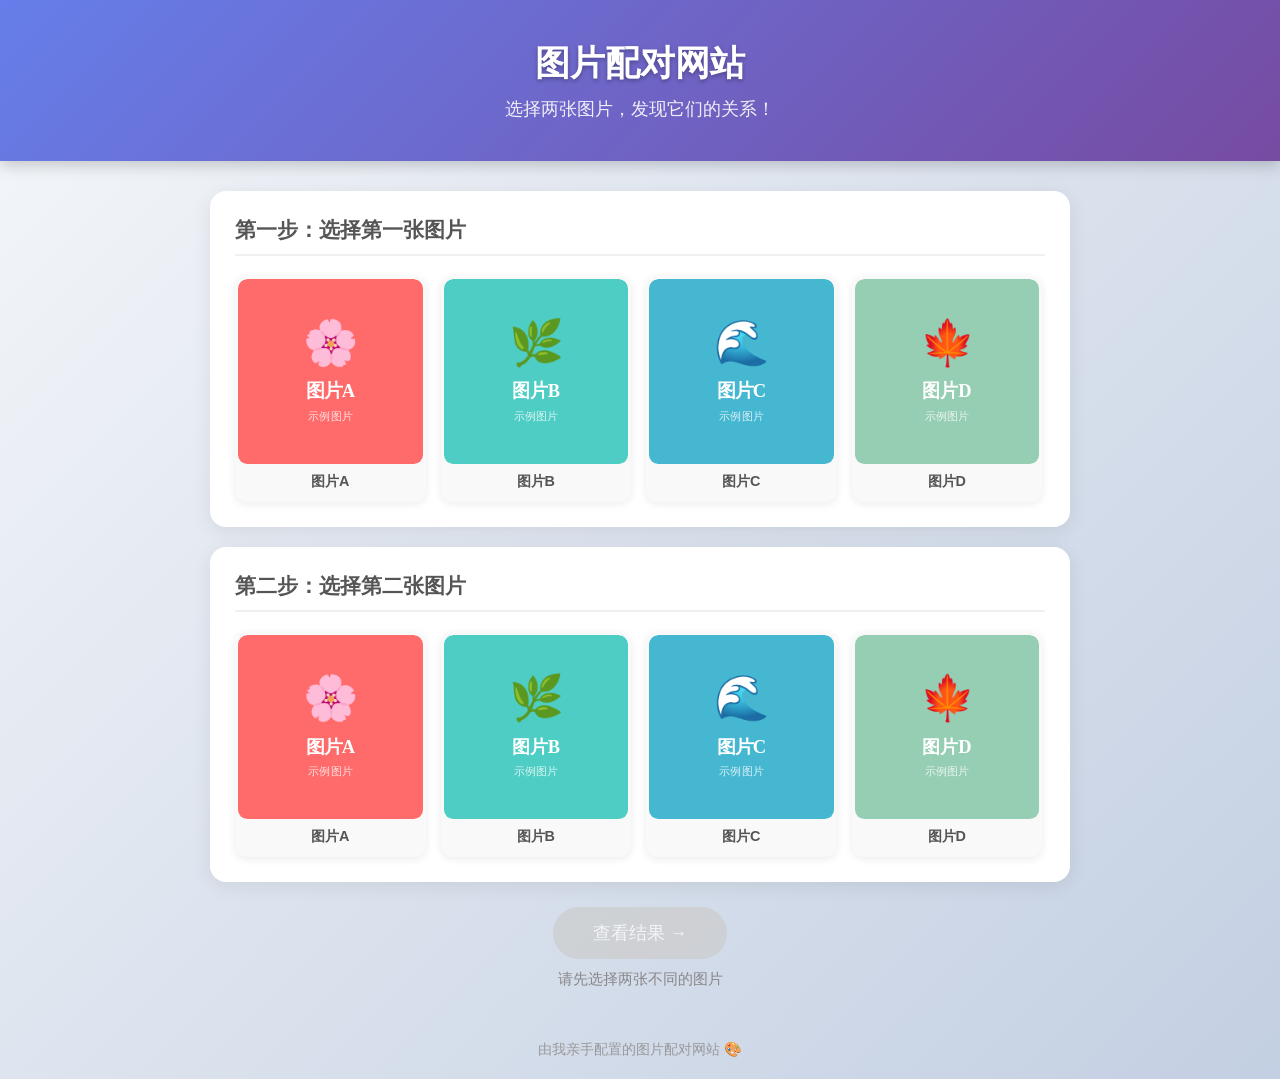
==== preview.html @ 5a8f26b9 "Add files via upload" ====
<!DOCTYPE html>
<html lang="zh-CN">
<head>
  <meta charset="UTF-8" />
  <meta name="viewport" content="width=device-width, initial-scale=1.0" />
  <title>图片配对网站（预览版）</title>
  <style>
    * { box-sizing: border-box; margin: 0; padding: 0; }
    body {
      font-family: "Microsoft YaHei", "PingFang SC", Arial, sans-serif;
      background: linear-gradient(135deg, #f5f7fa 0%, #c3cfe2 100%);
      min-height: 100vh;
      color: #333;
    }
    header {
      background: linear-gradient(135deg, #667eea 0%, #764ba2 100%);
      color: white;
      text-align: center;
      padding: 40px 20px;
      box-shadow: 0 4px 15px rgba(0,0,0,0.2);
    }
    header h1 { font-size: 2.2em; margin-bottom: 10px; text-shadow: 0 2px 4px rgba(0,0,0,0.3); }
    header p { font-size: 1.1em; opacity: 0.9; }
    main { max-width: 900px; margin: 30px auto; padding: 0 20px; }
    .step-section {
      background: white; border-radius: 16px; padding: 25px;
      margin-bottom: 20px; box-shadow: 0 4px 20px rgba(0,0,0,0.08);
    }
    .step-section h2 {
      font-size: 1.3em; margin-bottom: 20px; color: #555;
      padding-bottom: 10px; border-bottom: 2px solid #f0f0f0;
    }
    .image-grid { display: flex; flex-wrap: wrap; gap: 15px; }
    .image-card {
      cursor: pointer; border: 3px solid transparent; border-radius: 12px;
      overflow: hidden; transition: all 0.25s ease;
      width: calc(25% - 12px); min-width: 120px;
      background: #f9f9f9; text-align: center;
      box-shadow: 0 2px 8px rgba(0,0,0,0.08);
    }
    .image-card:hover { transform: translateY(-3px); box-shadow: 0 6px 20px rgba(0,0,0,0.15); border-color: #a0aec0; }
    .image-card.selected { border-color: #667eea; box-shadow: 0 0 0 3px rgba(102,126,234,0.3); transform: translateY(-3px); }
    .image-card.disabled { opacity: 0.4; cursor: not-allowed; pointer-events: none; }
    .image-card img { width: 100%; aspect-ratio: 1/1; object-fit: cover; display: block; }
    .image-card .card-label { padding: 8px; font-size: 0.9em; font-weight: bold; color: #555; }
    .action-area { text-align: center; margin: 25px 0; }
    #confirm-btn {
      background: linear-gradient(135deg, #667eea 0%, #764ba2 100%);
      color: white; border: none; padding: 14px 40px; font-size: 1.1em;
      border-radius: 50px; cursor: pointer; transition: all 0.25s ease;
      box-shadow: 0 4px 15px rgba(102,126,234,0.4);
    }
    #confirm-btn:hover:not(:disabled) { transform: translateY(-2px); }
    #confirm-btn:disabled { background: #ccc; box-shadow: none; cursor: not-allowed; opacity: 0.7; }
    #selection-hint { margin-top: 10px; color: #888; font-size: 0.95em; }
    .result-section {
      background: white; border-radius: 16px; padding: 30px;
      margin-bottom: 20px; box-shadow: 0 4px 20px rgba(0,0,0,0.08);
      text-align: center; animation: fadeIn 0.5s ease;
    }
    @keyframes fadeIn { from { opacity:0; transform:translateY(20px); } to { opacity:1; transform:translateY(0); } }
    .result-section h2 { font-size: 1.5em; margin-bottom: 15px; color: #555; }
    .result-message { font-size: 1.2em; color: #667eea; font-weight: bold; margin-bottom: 20px; }
    #result-image { max-width: 100%; max-height: 450px; border-radius: 12px; box-shadow: 0 8px 30px rgba(0,0,0,0.15); margin-bottom: 25px; }
    #reset-btn {
      background: white; color: #667eea; border: 2px solid #667eea;
      padding: 12px 35px; font-size: 1em; border-radius: 50px;
      cursor: pointer; transition: all 0.25s ease;
    }
    #reset-btn:hover { background: #667eea; color: white; transform: translateY(-2px); }
    footer { text-align: center; padding: 20px; color: #999; font-size: 0.9em; }
    @media (max-width: 600px) {
      header h1 { font-size: 1.6em; }
      .image-card { width: calc(50% - 8px); }
    }
  </style>
</head>
<body>
  <header>
    <h1 id="site-title">图片配对网站</h1>
    <p id="site-subtitle">选择两张图片，发现它们的关系！</p>
  </header>
  <main>
    <section class="step-section">
      <h2>第一步：选择第一张图片</h2>
      <div class="image-grid" id="grid-first"></div>
    </section>
    <section class="step-section">
      <h2>第二步：选择第二张图片</h2>
      <div class="image-grid" id="grid-second"></div>
    </section>
    <div class="action-area">
      <button id="confirm-btn" disabled>查看结果 →</button>
      <p id="selection-hint">请先选择两张不同的图片</p>
    </div>
    <section class="result-section" id="result-section" style="display:none;">
      <h2>✨ 结果</h2>
      <p id="result-message" class="result-message"></p>
      <img id="result-image" src="" alt="结果图片" />
      <br/>
      <button id="reset-btn">重新选择</button>
    </section>
  </main>
  <footer><p>由我亲手配置的图片配对网站 🎨</p></footer>

<script>
// 内嵌配置（预览版直接写在这里，避免浏览器跨域问题）
const siteConfig = {
  "siteTitle": "图片配对网站",
  "siteSubtitle": "选择两张图片，发现它们的关系！",
  "selectableImages": [
    { "id": "A", "label": "图片A", "svgColor": "#FF6B6B", "emoji": "🌸" },
    { "id": "B", "label": "图片B", "svgColor": "#4ECDC4", "emoji": "🌿" },
    { "id": "C", "label": "图片C", "svgColor": "#45B7D1", "emoji": "🌊" },
    { "id": "D", "label": "图片D", "svgColor": "#96CEB4", "emoji": "🍁" }
  ],
  "rules": [
    { "input1": "A", "input2": "B", "svgColor": "#FF9A9E", "emoji": "💫", "message": "A和B组合在一起！" },
    { "input1": "A", "input2": "C", "svgColor": "#A8EDEA", "emoji": "🌈", "message": "A和C产生了奇妙反应！" },
    { "input1": "A", "input2": "D", "svgColor": "#FFECD2", "emoji": "🎭", "message": "A和D相遇了！" },
    { "input1": "B", "input2": "C", "svgColor": "#D4FC79", "emoji": "🎪", "message": "B和C的组合！" },
    { "input1": "B", "input2": "D", "svgColor": "#96E6A1", "emoji": "🎠", "message": "B和D在一起！" },
    { "input1": "C", "input2": "D", "svgColor": "#F093FB", "emoji": "🎡", "message": "C和D的结果！" }
  ],
  "defaultMessage": "这两张图片没有对应结果，请选择其他组合试试~"
};

function makeSVGDataURL(label, color, emoji) {
  const svg = `<svg xmlns="http://www.w3.org/2000/svg" width="200" height="200">
    <rect width="200" height="200" fill="${color}" rx="10"/>
    <text x="100" y="85" text-anchor="middle" font-size="48">${emoji}</text>
    <text x="100" y="128" text-anchor="middle" font-size="20" fill="white" font-weight="bold">${label}</text>
    <text x="100" y="152" text-anchor="middle" font-size="12" fill="rgba(255,255,255,0.8)">示例图片</text>
  </svg>`;
  return 'data:image/svg+xml;charset=utf-8,' + encodeURIComponent(svg);
}

let selectedFirst = null, selectedSecond = null;

document.getElementById("site-title").textContent = siteConfig.siteTitle;
document.getElementById("site-subtitle").textContent = siteConfig.siteSubtitle;
document.title = siteConfig.siteTitle;

function renderGrid(containerId, role) {
  const container = document.getElementById(containerId);
  container.innerHTML = "";
  siteConfig.selectableImages.forEach(img => {
    const card = document.createElement("div");
    card.className = "image-card";
    card.dataset.id = img.id;
    const src = makeSVGDataURL(img.label, img.svgColor, img.emoji);
    card.innerHTML = `<img src="${src}" alt="${img.label}"><div class="card-label">${img.label}</div>`;
    card.addEventListener("click", () => onCardClick(card, img.id, role));
    container.appendChild(card);
  });
}

function onCardClick(card, imgId, role) {
  if (card.classList.contains("disabled")) return;
  if (role === "first") { clearSelection("grid-first"); selectedFirst = imgId; }
  else { clearSelection("grid-second"); selectedSecond = imgId; }
  card.classList.add("selected");
  updateDisabledState();
  updateConfirmButton();
}

function clearSelection(gridId) {
  document.querySelectorAll(`#${gridId} .image-card`).forEach(c => c.classList.remove("selected"));
}

function updateDisabledState() {
  document.querySelectorAll(".image-card").forEach(c => c.classList.remove("disabled"));
  if (selectedFirst) {
    document.querySelectorAll(`#grid-second .image-card`).forEach(c => {
      if (c.dataset.id === selectedFirst) c.classList.add("disabled");
    });
  }
  if (selectedSecond) {
    document.querySelectorAll(`#grid-first .image-card`).forEach(c => {
      if (c.dataset.id === selectedSecond) c.classList.add("disabled");
    });
  }
}

function getLabelById(id) {
  const img = siteConfig.selectableImages.find(i => i.id === id);
  return img ? img.label : id;
}

function updateConfirmButton() {
  const btn = document.getElementById("confirm-btn");
  const hint = document.getElementById("selection-hint");
  if (selectedFirst && selectedSecond) {
    btn.disabled = false;
    hint.textContent = `已选择：${getLabelById(selectedFirst)} + ${getLabelById(selectedSecond)}`;
  } else if (selectedFirst) {
    btn.disabled = true;
    hint.textContent = `已选第一个：${getLabelById(selectedFirst)}，请继续选择第二个`;
  } else if (selectedSecond) {
    btn.disabled = true;
    hint.textContent = `已选第二个：${getLabelById(selectedSecond)}，请继续选择第一个`;
  } else {
    btn.disabled = true;
    hint.textContent = "请先选择两张不同的图片";
  }
}

function findRule(id1, id2) {
  return siteConfig.rules.find(r =>
    (r.input1 === id1 && r.input2 === id2) || (r.input1 === id2 && r.input2 === id1)
  );
}

document.getElementById("confirm-btn").addEventListener("click", () => {
  const rule = findRule(selectedFirst, selectedSecond);
  const resultSection = document.getElementById("result-section");
  const resultImage = document.getElementById("result-image");
  const resultMessage = document.getElementById("result-message");
  if (rule) {
    resultMessage.textContent = rule.message || "找到结果！";
    resultImage.src = makeSVGDataURL(`${getLabelById(rule.input1)}+${getLabelById(rule.input2)}`, rule.svgColor, rule.emoji);
    resultImage.style.display = "block";
  } else {
    resultMessage.textContent = siteConfig.defaultMessage;
    resultImage.style.display = "none";
  }
  resultSection.style.display = "block";
  resultSection.scrollIntoView({ behavior: "smooth", block: "start" });
});

document.getElementById("reset-btn").addEventListener("click", () => {
  selectedFirst = null; selectedSecond = null;
  document.querySelectorAll(".image-card").forEach(c => c.classList.remove("selected","disabled"));
  document.getElementById("confirm-btn").disabled = true;
  document.getElementById("selection-hint").textContent = "请先选择两张不同的图片";
  document.getElementById("result-section").style.display = "none";
  window.scrollTo({ top: 0, behavior: "smooth" });
});

renderGrid("grid-first", "first");
renderGrid("grid-second", "second");
</script>
</body>
</html>
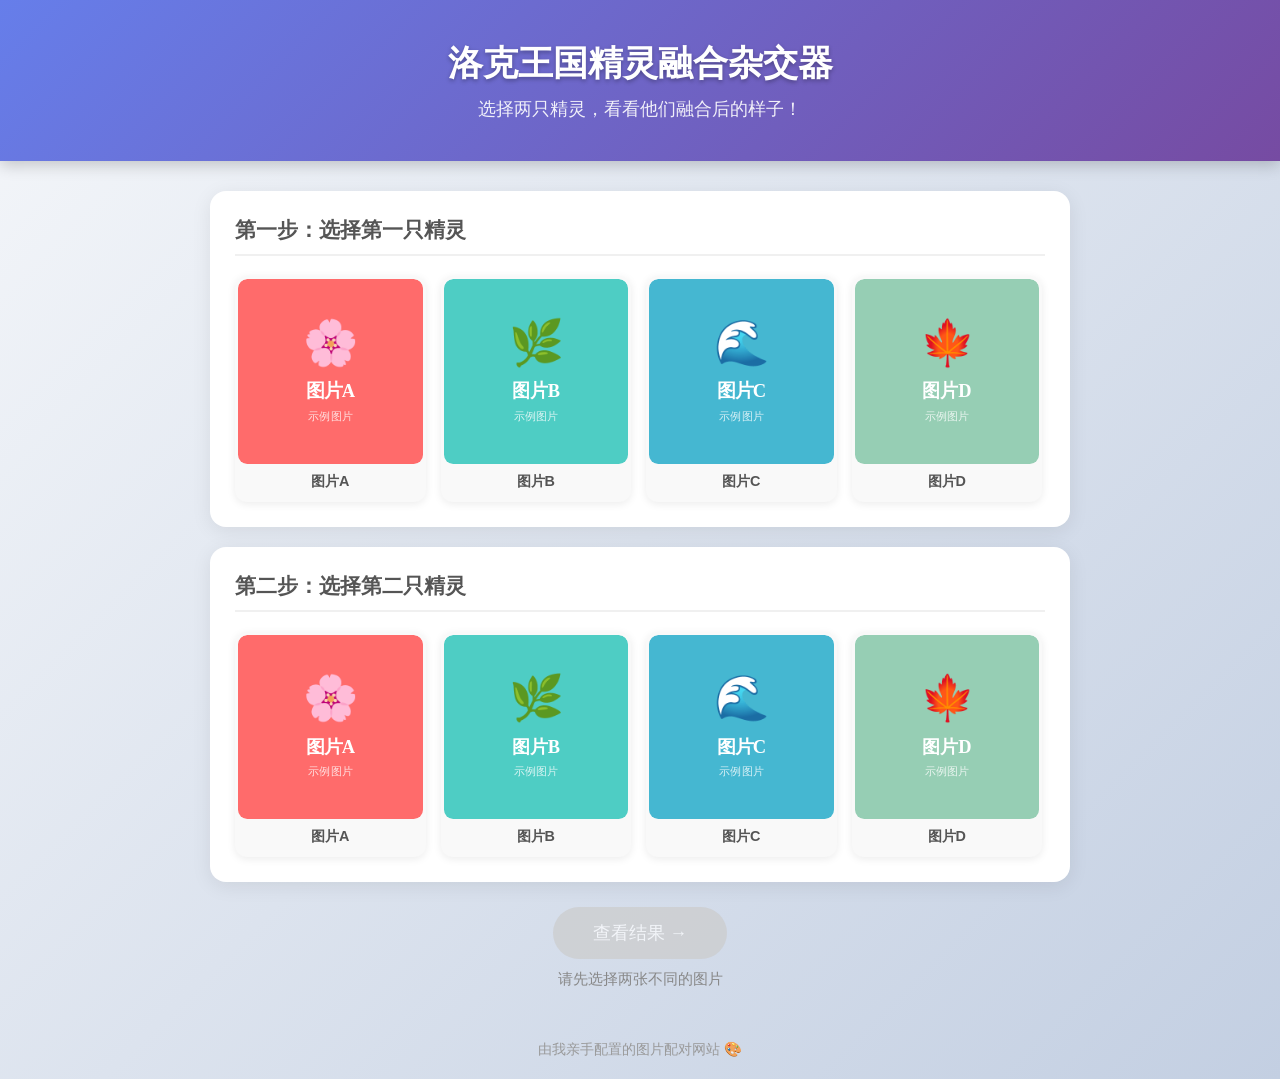
==== commit 42bb851a: "修改预览" ====
--- a/preview.html
+++ b/preview.html
@@ -77,16 +77,16 @@
 </head>
 <body>
   <header>
-    <h1 id="site-title">图片配对网站</h1>
-    <p id="site-subtitle">选择两张图片，发现它们的关系！</p>
+    <h1 id="site-title">洛克王国精灵融合杂交器</h1>
+    <p id="site-subtitle">选择两只精灵，看看他们融合后的样子！</p>
   </header>
   <main>
     <section class="step-section">
-      <h2>第一步：选择第一张图片</h2>
+      <h2>第一步：选择第一只精灵</h2>
       <div class="image-grid" id="grid-first"></div>
     </section>
     <section class="step-section">
-      <h2>第二步：选择第二张图片</h2>
+      <h2>第二步：选择第二只精灵</h2>
       <div class="image-grid" id="grid-second"></div>
     </section>
     <div class="action-area">
@@ -106,8 +106,8 @@
 <script>
 // 内嵌配置（预览版直接写在这里，避免浏览器跨域问题）
 const siteConfig = {
-  "siteTitle": "图片配对网站",
-  "siteSubtitle": "选择两张图片，发现它们的关系！",
+  "siteTitle": "洛克王国精灵融合杂交器",
+  "siteSubtitle": "选择两只精灵，看看他们融合后的样子！",
   "selectableImages": [
     { "id": "A", "label": "图片A", "svgColor": "#FF6B6B", "emoji": "🌸" },
     { "id": "B", "label": "图片B", "svgColor": "#4ECDC4", "emoji": "🌿" },
